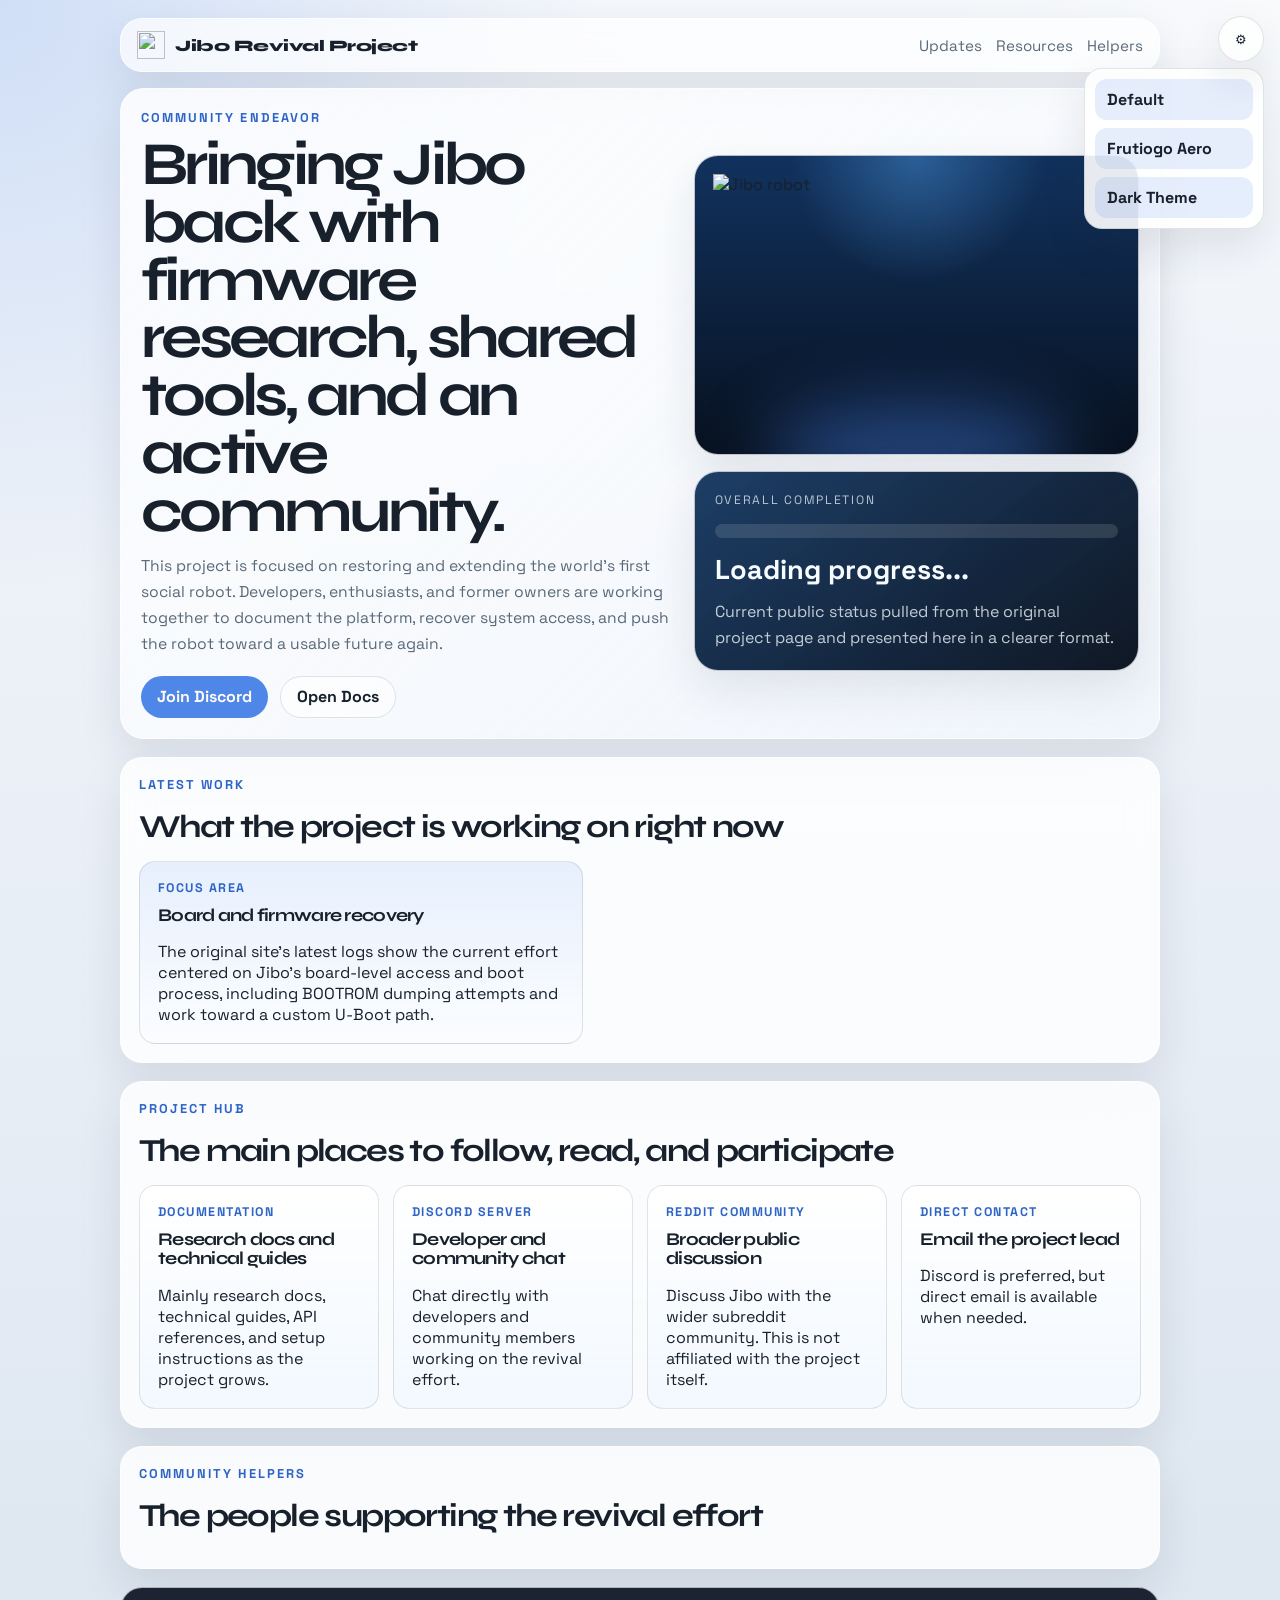
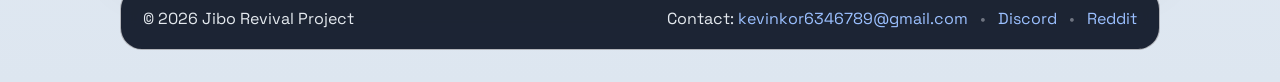
==== index.html @ 0d447d07 "Revial" ====
<!DOCTYPE html>
<html lang="en">
  <head>
    <meta charset="UTF-8" />
    <meta name="viewport" content="width=device-width, initial-scale=1.0" />
    <title>Jibo Revival Project</title>
    <meta
      name="description"
      content="A community effort to revive Jibo through documentation, firmware work, shared research, and an active developer community."
    />
    <link rel="icon" href="logo.svg" type="image/svg+xml" />
    <link rel="preconnect" href="https://fonts.googleapis.com" />
    <link rel="preconnect" href="https://fonts.gstatic.com" crossorigin />
    <link
      href="https://fonts.googleapis.com/css2?family=Space+Grotesk:wght@400;500;700&family=Syne:wght@600;700;800&display=swap"
      rel="stylesheet"
    />
    <link rel="stylesheet" href="styles.css" />
  </head>
  <body>
    <button class="theme-toggle" id="theme-toggle" type="button" aria-label="Open theme menu" aria-expanded="false">
      <span aria-hidden="true">⚙</span>
    </button>
    <div class="theme-menu" id="theme-menu" hidden>
      <button type="button" class="theme-menu__item" data-theme="default">Default</button>
      <button type="button" class="theme-menu__item" data-theme="aero">Frutiogo Aero</button>
      <button type="button" class="theme-menu__item" data-theme="dark">Dark Theme</button>
    </div>
    <div class="page-shell">
      <header class="hero">
        <nav class="topbar">
          <a class="brand" href="#top">
            <img class="brand__logo" src="logo.svg" alt="" aria-hidden="true" />
            <span>Jibo Revival Project</span>
          </a>
          <div class="topbar__links">
            <a href="#updates">Updates</a>
            <a href="#resources">Resources</a>
            <a href="#helpers">Helpers</a>
          </div>
        </nav>

        <section class="hero__content" id="top">
          <div class="hero__copy">
            <p class="eyebrow">Community Endeavor</p>
            <h1>Bringing Jibo back with firmware research, shared tools, and an active community.</h1>
            <p class="hero__lede">
              This project is focused on restoring and extending the world’s first social robot. Developers,
              enthusiasts, and former owners are working together to document the platform, recover system
              access, and push the robot toward a usable future again.
            </p>
            <div class="hero__actions">
              <a class="button button--primary" href="https://discord.gg/CxXBGMrrNG" target="_blank" rel="noreferrer">Join Discord</a>
              <a class="button button--ghost" href="https://kevinblog.sytes.net/Jibo/JiboDocs/jibo-reval-project/welcome.html" target="_blank" rel="noreferrer">Open Docs</a>
            </div>
          </div>

          <div class="hero__visual">
            <div class="hero-card hero-card--image">
              <div class="hero-card__glow"></div>
              <img
                src="https://kevinblog.sytes.net/Jibo/img/jibo-hi-tech-570px.webp"
                alt="Jibo robot"
              />
            </div>
            <div class="hero-card hero-card--status">
              <p class="status-label">Overall Completion</p>
              <div class="progress-track" aria-hidden="true">
                <div class="progress-fill" id="progress-fill"></div>
              </div>
              <p class="status-value" id="progress-label">Loading progress...</p>
              <p class="status-note">
                Current public status pulled from the original project page and presented here in a clearer format.
              </p>
            </div>
          </div>
        </section>
      </header>

      <main>
        <section class="panel panel--updates" id="updates">
          <div class="section-heading">
            <p class="eyebrow">Latest Work</p>
            <h2>What the project is working on right now</h2>
          </div>
          <div class="updates-grid">
            <article class="feature-card">
              <p class="feature-card__label">Focus Area</p>
              <h3>Board and firmware recovery</h3>
              <p>
                The original site’s latest logs show the current effort centered on Jibo’s board-level access and
                boot process, including BOOTROM dumping attempts and work toward a custom U-Boot path.
              </p>
            </article>
            <div class="timeline" id="commit-list"></div>
          </div>
        </section>

        <section class="panel panel--resources" id="resources">
          <div class="section-heading">
            <p class="eyebrow">Project Hub</p>
            <h2>The main places to follow, read, and participate</h2>
          </div>
          <div class="resource-grid">
            <a class="resource-card" href="https://kevinblog.sytes.net/Jibo/JiboDocs/jibo-reval-project/welcome.html" target="_blank" rel="noreferrer">
              <p class="resource-card__kicker">Documentation</p>
              <h3>Research docs and technical guides</h3>
              <p>Mainly research docs, technical guides, API references, and setup instructions as the project grows.</p>
            </a>
            <a class="resource-card" href="https://discord.gg/CxXBGMrrNG" target="_blank" rel="noreferrer">
              <p class="resource-card__kicker">Discord Server</p>
              <h3>Developer and community chat</h3>
              <p>Chat directly with developers and community members working on the revival effort.</p>
            </a>
            <a class="resource-card" href="https://www.reddit.com/r/Jibo/" target="_blank" rel="noreferrer">
              <p class="resource-card__kicker">Reddit Community</p>
              <h3>Broader public discussion</h3>
              <p>Discuss Jibo with the wider subreddit community. This is not affiliated with the project itself.</p>
            </a>
            <a class="resource-card" href="mailto:kevinkor6346789@gmail.com">
              <p class="resource-card__kicker">Direct Contact</p>
              <h3>Email the project lead</h3>
              <p>Discord is preferred, but direct email is available when needed.</p>
            </a>
          </div>
        </section>

        <section class="panel panel--helpers" id="helpers">
          <div class="section-heading">
            <p class="eyebrow">Community Helpers</p>
            <h2>The people supporting the revival effort</h2>
          </div>
          <div class="helpers-grid" id="helpers-grid"></div>
        </section>
      </main>

      <footer class="footer">
        <p>© 2026 Jibo Revival Project</p>
        <p>
          Contact:
          <a href="mailto:kevinkor6346789@gmail.com">kevinkor6346789@gmail.com</a>
          <span class="footer-sep">•</span>
          <a href="https://discord.gg/CxXBGMrrNG" target="_blank" rel="noreferrer">Discord</a>
          <span class="footer-sep">•</span>
          <a href="https://www.reddit.com/r/Jibo/" target="_blank" rel="noreferrer">Reddit</a>
        </p>
      </footer>
    </div>

    <script src="site-data.js"></script>
    <script src="app.js"></script>
  </body>
</html>
---- styles.css ----
:root {
  --bg: #f4f7fb;
  --bg-2: #e8eef6;
  --bg-3: #dde6f0;
  --panel: rgba(255, 255, 255, 0.82);
  --panel-strong: #1c2430;
  --text: #17202b;
  --muted: #596978;
  --line: rgba(23, 32, 43, 0.12);
  --accent: #4f87e8;
  --accent-deep: #2f64c7;
  --accent-soft: rgba(79, 135, 232, 0.14);
  --shadow: 0 18px 44px rgba(26, 41, 59, 0.1);
  --radius-lg: 24px;
  --radius-md: 16px;
  --radius-sm: 12px;
  --shell-width: min(1040px, calc(100% - 28px));
}

body[data-theme="default"] {
  --bg: #f4f7fb;
  --bg-2: #e8eef6;
  --bg-3: #dde6f0;
  --panel: rgba(255, 255, 255, 0.82);
  --panel-strong: #1c2430;
  --text: #17202b;
  --muted: #596978;
  --line: rgba(23, 32, 43, 0.12);
  --accent: #4f87e8;
  --accent-deep: #2f64c7;
  --accent-soft: rgba(79, 135, 232, 0.14);
  --shadow: 0 18px 44px rgba(26, 41, 59, 0.1);
}

body[data-theme="aero"] {
  --bg: #d9efff;
  --bg-2: #c7e6ff;
  --bg-3: #b6d7f2;
  --panel: rgba(250, 253, 255, 0.74);
  --panel-strong: #0d1724;
  --text: #102235;
  --muted: #5d7892;
  --line: rgba(92, 122, 160, 0.24);
  --accent: #5aafff;
  --accent-deep: #2e86dd;
  --accent-soft: rgba(90, 175, 255, 0.18);
  --shadow: 0 22px 55px rgba(48, 84, 123, 0.18);
}

body[data-theme="dark"] {
  --bg: #0b1220;
  --bg-2: #111a2c;
  --bg-3: #18253b;
  --panel: rgba(17, 25, 39, 0.88);
  --panel-strong: #0b1220;
  --text: #edf4ff;
  --muted: #a6bdd9;
  --line: rgba(168, 197, 255, 0.14);
  --accent: #62a0ff;
  --accent-deep: #8bc0ff;
  --accent-soft: rgba(98, 160, 255, 0.16);
  --shadow: 0 20px 50px rgba(0, 0, 0, 0.34);
}

* { box-sizing: border-box; }

html { scroll-behavior: smooth; }

body {
  margin: 0;
  min-height: 100vh;
  font-family: "Space Grotesk", sans-serif;
  color: var(--text);
  background:
    radial-gradient(circle at top left, rgba(79, 135, 232, 0.22), transparent 28%),
    radial-gradient(circle at top right, rgba(255, 255, 255, 0.38), transparent 18%),
    linear-gradient(180deg, var(--bg) 0%, var(--bg-2) 58%, var(--bg-3) 100%);
}

a { color: inherit; text-decoration: none; }
img { display: block; max-width: 100%; }

.page-shell {
  width: var(--shell-width);
  margin: 0 auto;
  padding: 18px 0 32px;
}

.theme-toggle {
  position: fixed;
  top: 16px;
  right: 16px;
  z-index: 50;
  display: grid;
  place-items: center;
  width: 46px;
  height: 46px;
  border: 1px solid var(--line);
  border-radius: 50%;
  background: rgba(255, 255, 255, 0.72);
  color: var(--text);
  box-shadow: var(--shadow);
  cursor: pointer;
}

.theme-menu {
  position: fixed;
  top: 68px;
  right: 16px;
  z-index: 49;
  display: grid;
  gap: 8px;
  min-width: 180px;
  padding: 10px;
  border: 1px solid var(--line);
  border-radius: 18px;
  background: rgba(255, 255, 255, 0.9);
  box-shadow: var(--shadow);
}

.theme-menu__item {
  border: 0;
  border-radius: 12px;
  padding: 10px 12px;
  background: var(--accent-soft);
  color: var(--text);
  font: inherit;
  font-weight: 700;
  text-align: left;
  cursor: pointer;
}

.topbar,
.panel,
.footer,
.hero__content {
  backdrop-filter: blur(14px);
}

.topbar {
  display: flex;
  align-items: center;
  justify-content: space-between;
  gap: 16px;
  margin-bottom: 16px;
  padding: 12px 16px;
  border: 1px solid rgba(255, 255, 255, 0.72);
  border-radius: 22px;
  background: rgba(255, 255, 255, 0.7);
  box-shadow: var(--shadow);
}

.brand,
.hero h1,
.section-heading h2,
.resource-card h3,
.feature-card h3,
.timeline-card h3 {
  font-family: "Syne", sans-serif;
}

.brand {
  display: inline-flex;
  align-items: center;
  gap: 10px;
  font-weight: 800;
  letter-spacing: -0.03em;
}

.brand__logo {
  width: 28px;
  height: 28px;
  flex: 0 0 auto;
}

.topbar__links {
  display: flex;
  flex-wrap: wrap;
  gap: 14px;
  color: var(--muted);
  font-size: 0.95rem;
}

.hero__content {
  display: grid;
  grid-template-columns: 1.1fr 0.92fr;
  gap: 20px;
  align-items: center;
  padding: 20px;
  border-radius: 24px;
  border: 1px solid rgba(255, 255, 255, 0.7);
  background: linear-gradient(135deg, rgba(255, 255, 255, 0.84), rgba(245, 249, 255, 0.58));
  box-shadow: var(--shadow);
}

.eyebrow {
  margin: 0 0 10px;
  font-size: 0.8rem;
  font-weight: 700;
  text-transform: uppercase;
  letter-spacing: 0.16em;
  color: var(--accent-deep);
}

.hero h1 {
  margin: 0;
  max-width: 12ch;
  font-size: clamp(2rem, 4.8vw, 3.8rem);
  line-height: 0.95;
  letter-spacing: -0.06em;
}

.hero__lede {
  max-width: 62ch;
  margin: 14px 0 0;
  font-size: 0.98rem;
  line-height: 1.65;
  color: var(--muted);
}

.hero__actions {
  display: flex;
  flex-wrap: wrap;
  gap: 12px;
  margin-top: 18px;
}

.button {
  display: inline-flex;
  align-items: center;
  justify-content: center;
  min-height: 42px;
  padding: 0 16px;
  border-radius: 999px;
  font-weight: 700;
  transition: transform 150ms ease, background 150ms ease, color 150ms ease;
}

.button:hover { transform: translateY(-1px); }
.button--primary { background: var(--accent); color: #fffaf5; }
.button--ghost { border: 1px solid var(--line); background: rgba(255, 255, 255, 0.55); }

.hero__visual { display: grid; gap: 16px; }

.hero-card {
  position: relative;
  overflow: hidden;
  border-radius: var(--radius-lg);
  border: 1px solid rgba(255, 255, 255, 0.72);
  box-shadow: var(--shadow);
}

.hero-card--image {
  min-height: 300px;
  background:
    radial-gradient(circle at 50% 0%, rgba(90, 175, 255, 0.36), transparent 34%),
    linear-gradient(180deg, #11325e, #08111f);
}

.hero-card--image img {
  width: 100%;
  height: 100%;
  object-fit: contain;
  padding: 18px;
}

.hero-card__glow {
  position: absolute;
  inset: auto 16% -14% 16%;
  height: 90px;
  border-radius: 50%;
  background: rgba(74, 141, 255, 0.42);
  filter: blur(34px);
}

.hero-card--status {
  padding: 20px;
  background: linear-gradient(145deg, rgba(19, 54, 96, 0.96), rgba(11, 19, 32, 0.98));
  color: #f5fbff;
}

.status-label {
  margin: 0;
  color: rgba(245, 251, 255, 0.72);
  text-transform: uppercase;
  letter-spacing: 0.14em;
  font-size: 0.76rem;
}

.progress-track {
  height: 14px;
  margin: 16px 0 14px;
  border-radius: 999px;
  background: rgba(255, 255, 255, 0.12);
  overflow: hidden;
}

.progress-fill {
  width: 0;
  height: 100%;
  border-radius: inherit;
  background: linear-gradient(90deg, #91c5ff, #4a8dff);
  transition: width 500ms ease;
}

.status-value { margin: 0; font-size: 1.7rem; font-weight: 700; }
.status-note { margin: 12px 0 0; color: rgba(245, 251, 255, 0.78); line-height: 1.6; }

main { display: grid; gap: 18px; margin-top: 18px; }

.panel {
  padding: 18px;
  border-radius: 22px;
  border: 1px solid rgba(255, 255, 255, 0.66);
  background: var(--panel);
  box-shadow: var(--shadow);
}

.section-heading {
  display: flex;
  flex-direction: column;
  gap: 8px;
  margin-bottom: 18px;
}

.section-heading h2 {
  margin: 0;
  font-size: clamp(1.3rem, 2.8vw, 2rem);
  line-height: 1;
  letter-spacing: -0.05em;
}

.updates-grid { display: grid; grid-template-columns: 0.9fr 1.1fr; gap: 16px; }

.feature-card,
.resource-card,
.timeline-card,
.helper-card {
  border: 1px solid var(--line);
  border-radius: var(--radius-md);
}

.feature-card {
  padding: 18px;
  background: linear-gradient(180deg, rgba(79, 135, 232, 0.1), rgba(255, 255, 255, 0.5)), #f8fbff;
}

.feature-card__label,
.resource-card__kicker,
.timeline-card__meta {
  margin: 0 0 10px;
  color: var(--accent-deep);
  font-size: 0.78rem;
  font-weight: 700;
  text-transform: uppercase;
  letter-spacing: 0.12em;
}

.feature-card h3,
.resource-card h3,
.timeline-card h3 {
  margin: 0 0 12px;
  font-size: 1.12rem;
  line-height: 1.08;
  letter-spacing: -0.04em;
}

.feature-card p:last-child,
.resource-card p:last-child,
.timeline-card p:last-child { margin-bottom: 0; }

.timeline { display: grid; gap: 14px; }

.timeline-card { padding: 16px; background: #f8fbff; }

.timeline-card__chips {
  display: flex;
  flex-wrap: wrap;
  gap: 8px;
  margin-bottom: 12px;
}

.chip {
  display: inline-flex;
  align-items: center;
  min-height: 28px;
  padding: 0 10px;
  border-radius: 999px;
  background: var(--accent-soft);
  color: var(--accent-deep);
  font-size: 0.78rem;
  font-weight: 700;
}

.timeline-card__authors { margin-top: 14px; color: var(--muted); font-size: 0.94rem; }

.resource-grid,
.helpers-grid {
  display: grid;
  gap: 14px;
}

.resource-grid { grid-template-columns: repeat(4, minmax(0, 1fr)); }

.resource-card {
  display: block;
  min-height: 100%;
  padding: 18px;
  background: linear-gradient(180deg, rgba(255, 255, 255, 0.9), rgba(240, 247, 255, 0.82));
  transition: transform 150ms ease, border-color 150ms ease;
}

.resource-card:hover,
.helper-card:hover {
  transform: translateY(-2px);
  border-color: rgba(79, 135, 232, 0.32);
}

.helpers-grid { grid-template-columns: repeat(4, minmax(0, 1fr)); }

.helper-card {
  padding: 16px;
  background: rgba(255, 255, 255, 0.74);
}

.helper-card__avatar {
  display: grid;
  place-items: center;
  width: 56px;
  height: 56px;
  margin-bottom: 16px;
  border-radius: 18px;
  background: linear-gradient(145deg, #18345e, #0a1323);
  color: #eef7ff;
  font-weight: 700;
}

.helper-card__avatar img {
  width: 100%;
  height: 100%;
  border-radius: inherit;
  object-fit: cover;
}

.helper-card h3 { margin: 0 0 6px; font-size: 1.05rem; }
.helper-card p { margin: 0; color: var(--muted); }

.footer {
  display: flex;
  justify-content: space-between;
  gap: 16px;
  margin-top: 18px;
  padding: 20px 22px;
  border-radius: 22px;
  border: 1px solid rgba(255, 255, 255, 0.66);
  background: rgba(16, 24, 40, 0.94);
  color: rgba(245, 251, 255, 0.92);
}

.footer p { margin: 0; }
.footer a { color: #9bc0ff; }
.footer-sep { margin: 0 8px; color: rgba(245, 251, 255, 0.38); }

@media (max-width: 980px) {
  .hero__content,
  .updates-grid,
  .resource-grid,
  .helpers-grid,
  .footer { grid-template-columns: 1fr; }

  .hero__content,
  .updates-grid { display: grid; }

  .resource-grid,
  .helpers-grid { grid-template-columns: repeat(2, minmax(0, 1fr)); }

  .footer { display: grid; }
}

@media (max-width: 640px) {
  .page-shell { width: min(100% - 16px, 1040px); padding-top: 12px; }
  .topbar { padding: 14px; border-radius: 20px; }
  .topbar,
  .topbar__links { flex-direction: column; align-items: flex-start; }
  .hero__content,
  .panel,
  .footer { padding: 14px; border-radius: 18px; }
  .hero h1 { max-width: none; font-size: clamp(1.9rem, 12vw, 3rem); }
  .resource-grid,
  .helpers-grid { grid-template-columns: 1fr; }
  .hero-card--image { min-height: 250px; }
}
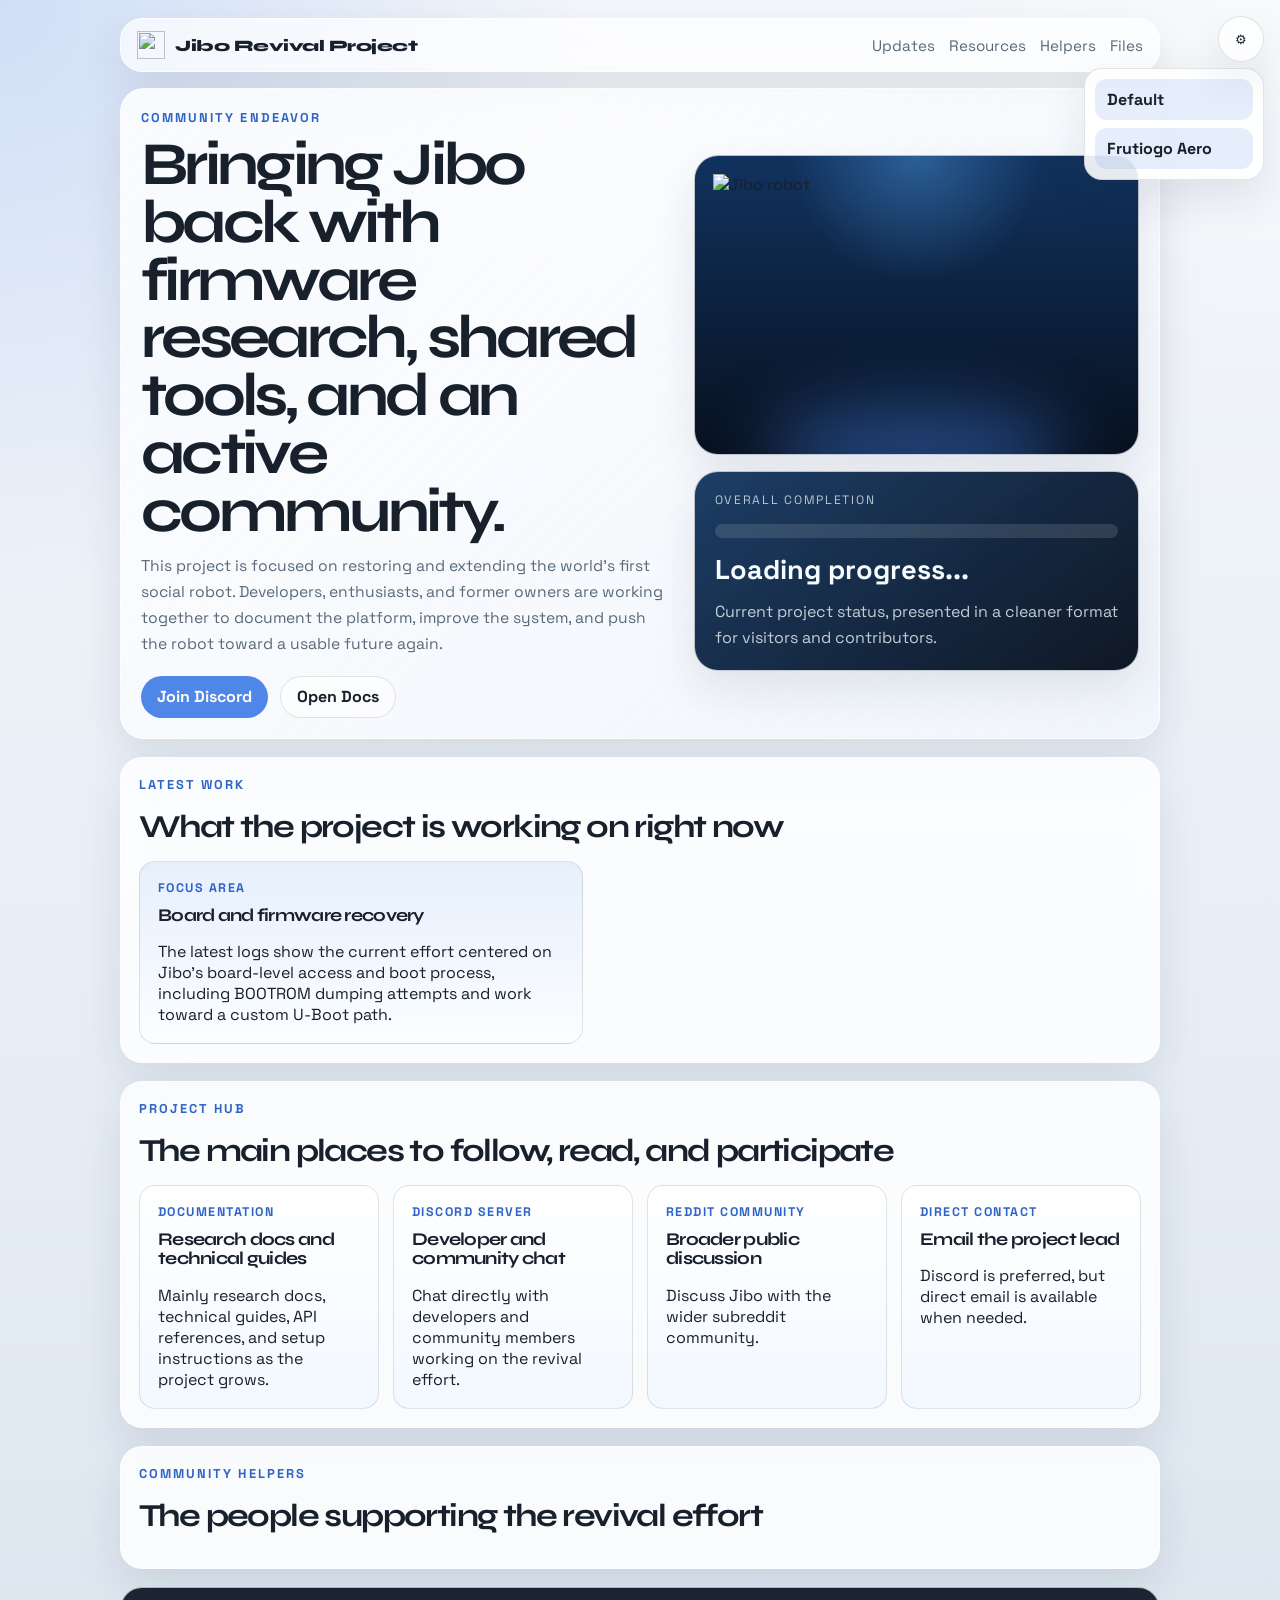
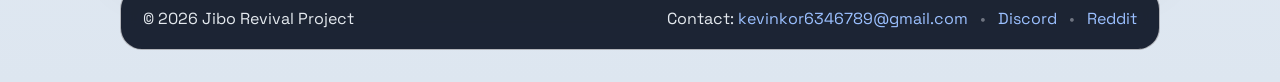
==== commit 8d1113a7: "Revived" ====
--- a/index.html
+++ b/index.html
@@ -24,7 +24,6 @@
     <div class="theme-menu" id="theme-menu" hidden>
       <button type="button" class="theme-menu__item" data-theme="default">Default</button>
       <button type="button" class="theme-menu__item" data-theme="aero">Frutiogo Aero</button>
-      <button type="button" class="theme-menu__item" data-theme="dark">Dark Theme</button>
     </div>
     <div class="page-shell">
       <header class="hero">
@@ -37,6 +36,7 @@
             <a href="#updates">Updates</a>
             <a href="#resources">Resources</a>
             <a href="#helpers">Helpers</a>
+            <a href="files.html">Files</a>
           </div>
         </nav>
 
@@ -46,12 +46,12 @@
             <h1>Bringing Jibo back with firmware research, shared tools, and an active community.</h1>
             <p class="hero__lede">
               This project is focused on restoring and extending the world’s first social robot. Developers,
-              enthusiasts, and former owners are working together to document the platform, recover system
-              access, and push the robot toward a usable future again.
+              enthusiasts, and former owners are working together to document the platform, improve the system,
+              and push the robot toward a usable future again.
             </p>
             <div class="hero__actions">
               <a class="button button--primary" href="https://discord.gg/CxXBGMrrNG" target="_blank" rel="noreferrer">Join Discord</a>
-              <a class="button button--ghost" href="https://kevinblog.sytes.net/Jibo/JiboDocs/jibo-reval-project/welcome.html" target="_blank" rel="noreferrer">Open Docs</a>
+              <a class="button button--ghost" href="docs.html">Open Docs</a>
             </div>
           </div>
 
@@ -70,7 +70,7 @@
               </div>
               <p class="status-value" id="progress-label">Loading progress...</p>
               <p class="status-note">
-                Current public status pulled from the original project page and presented here in a clearer format.
+                Current project status, presented in a cleaner format for visitors and contributors.
               </p>
             </div>
           </div>
@@ -88,8 +88,8 @@
               <p class="feature-card__label">Focus Area</p>
               <h3>Board and firmware recovery</h3>
               <p>
-                The original site’s latest logs show the current effort centered on Jibo’s board-level access and
-                boot process, including BOOTROM dumping attempts and work toward a custom U-Boot path.
+                The latest logs show the current effort centered on Jibo’s board-level access and boot process,
+                including BOOTROM dumping attempts and work toward a custom U-Boot path.
               </p>
             </article>
             <div class="timeline" id="commit-list"></div>
@@ -102,7 +102,7 @@
             <h2>The main places to follow, read, and participate</h2>
           </div>
           <div class="resource-grid">
-            <a class="resource-card" href="https://kevinblog.sytes.net/Jibo/JiboDocs/jibo-reval-project/welcome.html" target="_blank" rel="noreferrer">
+            <a class="resource-card" href="docs.html">
               <p class="resource-card__kicker">Documentation</p>
               <h3>Research docs and technical guides</h3>
               <p>Mainly research docs, technical guides, API references, and setup instructions as the project grows.</p>
@@ -115,7 +115,7 @@
             <a class="resource-card" href="https://www.reddit.com/r/Jibo/" target="_blank" rel="noreferrer">
               <p class="resource-card__kicker">Reddit Community</p>
               <h3>Broader public discussion</h3>
-              <p>Discuss Jibo with the wider subreddit community. This is not affiliated with the project itself.</p>
+              <p>Discuss Jibo with the wider subreddit community.</p>
             </a>
             <a class="resource-card" href="mailto:kevinkor6346789@gmail.com">
               <p class="resource-card__kicker">Direct Contact</p>
--- a/styles.css
+++ b/styles.css
@@ -33,33 +33,19 @@
 }
 
 body[data-theme="aero"] {
-  --bg: #d9efff;
-  --bg-2: #c7e6ff;
-  --bg-3: #b6d7f2;
-  --panel: rgba(250, 253, 255, 0.74);
+  --bg: #d8ecff;
+  --bg-2: #c2e0ff;
+  --bg-3: #a9cbef;
+  --panel: rgba(243, 250, 255, 0.76);
   --panel-strong: #0d1724;
   --text: #102235;
-  --muted: #5d7892;
-  --line: rgba(92, 122, 160, 0.24);
-  --accent: #5aafff;
-  --accent-deep: #2e86dd;
-  --accent-soft: rgba(90, 175, 255, 0.18);
-  --shadow: 0 22px 55px rgba(48, 84, 123, 0.18);
-}
-
-body[data-theme="dark"] {
-  --bg: #0b1220;
-  --bg-2: #111a2c;
-  --bg-3: #18253b;
-  --panel: rgba(17, 25, 39, 0.88);
-  --panel-strong: #0b1220;
-  --text: #edf4ff;
-  --muted: #a6bdd9;
-  --line: rgba(168, 197, 255, 0.14);
-  --accent: #62a0ff;
-  --accent-deep: #8bc0ff;
-  --accent-soft: rgba(98, 160, 255, 0.16);
-  --shadow: 0 20px 50px rgba(0, 0, 0, 0.34);
+  --muted: #54708c;
+  --line: rgba(64, 99, 139, 0.32);
+  --accent: #1f78ff;
+  --accent-deep: #0b58d1;
+  --accent-soft: rgba(31, 120, 255, 0.16);
+  --shadow: 0 18px 38px rgba(34, 71, 112, 0.22);
+  --aero-sheen: linear-gradient(180deg, rgba(255, 255, 255, 0.82), rgba(255, 255, 255, 0.1));
 }
 
 * { box-sizing: border-box; }
@@ -74,6 +60,12 @@
   background:
     radial-gradient(circle at top left, rgba(79, 135, 232, 0.22), transparent 28%),
     radial-gradient(circle at top right, rgba(255, 255, 255, 0.38), transparent 18%),
+    linear-gradient(180deg, var(--bg) 0%, var(--bg-2) 58%, var(--bg-3) 100%);
+}
+
+body[data-theme="aero"] {
+  background:
+    url("aero-bg.svg") center center / cover no-repeat fixed,
     linear-gradient(180deg, var(--bg) 0%, var(--bg-2) 58%, var(--bg-3) 100%);
 }
 
@@ -103,6 +95,28 @@
   cursor: pointer;
 }
 
+.music-toggle {
+  position: fixed;
+  top: 16px;
+  right: 16px;
+  z-index: 50;
+  display: grid;
+  place-items: center;
+  width: 52px;
+  height: 52px;
+  border: 1px solid rgba(122, 198, 230, 0.22);
+  border-radius: 16px;
+  background: linear-gradient(180deg, rgba(14, 21, 31, 0.96), rgba(6, 10, 16, 0.98));
+  color: #7fe8ff;
+  box-shadow: 0 16px 38px rgba(0, 0, 0, 0.5);
+  cursor: pointer;
+}
+
+.music-toggle[aria-pressed="true"] {
+  background: linear-gradient(180deg, #12b9e5, #0582b6);
+  color: #fff;
+}
+
 .theme-menu {
   position: fixed;
   top: 68px;
@@ -150,6 +164,57 @@
   box-shadow: var(--shadow);
 }
 
+body[data-theme="aero"] .topbar,
+body[data-theme="aero"] .panel,
+body[data-theme="aero"] .hero__content,
+body[data-theme="aero"] .footer,
+body[data-theme="aero"] .hero-card--status,
+body[data-theme="aero"] .theme-menu,
+body[data-theme="aero"] .theme-toggle {
+  border-color: rgba(255, 255, 255, 0.72);
+  background-image: var(--aero-sheen);
+  box-shadow:
+    inset 0 1px 0 rgba(255, 255, 255, 0.85),
+    0 10px 24px rgba(34, 71, 112, 0.18);
+}
+
+body[data-theme="aero"] .topbar {
+  border-radius: 18px;
+  background-color: rgba(233, 244, 255, 0.82);
+}
+
+body[data-theme="aero"] .topbar__links a,
+body[data-theme="aero"] .footer a {
+  text-shadow: 0 1px 0 rgba(255, 255, 255, 0.55);
+}
+
+body[data-theme="aero"] .panel,
+body[data-theme="aero"] .hero__content {
+  background-color: rgba(236, 246, 255, 0.8);
+}
+
+body[data-theme="aero"] .footer {
+  background-color: rgba(18, 34, 55, 0.94);
+}
+
+body[data-theme="aero"] .theme-toggle {
+  width: 50px;
+  height: 50px;
+  border-radius: 14px;
+  color: #0a3e93;
+}
+
+body[data-theme="aero"] .theme-menu {
+  background-color: rgba(243, 250, 255, 0.92);
+  border-radius: 14px;
+}
+
+body[data-theme="aero"] .theme-menu__item {
+  background: linear-gradient(180deg, #fefefe, #cfe5ff);
+  border: 1px solid rgba(76, 118, 166, 0.3);
+  box-shadow: inset 0 1px 0 rgba(255, 255, 255, 0.9);
+}
+
 .brand,
 .hero h1,
 .section-heading h2,
@@ -240,6 +305,25 @@
 .button--primary { background: var(--accent); color: #fffaf5; }
 .button--ghost { border: 1px solid var(--line); background: rgba(255, 255, 255, 0.55); }
 
+body[data-theme="aero"] .button--primary,
+body[data-theme="aero"] .button--ghost {
+  border: 1px solid rgba(52, 102, 164, 0.34);
+  border-radius: 12px;
+  box-shadow:
+    inset 0 1px 0 rgba(255, 255, 255, 0.86),
+    0 1px 0 rgba(255, 255, 255, 0.4);
+}
+
+body[data-theme="aero"] .button--primary {
+  background: linear-gradient(180deg, #8dc2ff 0%, #4f8ff4 48%, #1f6fe9 49%, #1d61d6 100%);
+  color: #f8fcff;
+}
+
+body[data-theme="aero"] .button--ghost {
+  background: linear-gradient(180deg, #fdfefe 0%, #dcecff 100%);
+  color: #163658;
+}
+
 .hero__visual { display: grid; gap: 16px; }
 
 .hero-card {
@@ -279,6 +363,12 @@
   color: #f5fbff;
 }
 
+body[data-theme="aero"] .hero-card--status {
+  background:
+    radial-gradient(circle at top, rgba(255, 255, 255, 0.28), transparent 38%),
+    linear-gradient(180deg, #4d86cb 0%, #2b5f9a 45%, #17395f 100%);
+}
+
 .status-label {
   margin: 0;
   color: rgba(245, 251, 255, 0.72);
@@ -303,6 +393,17 @@
   transition: width 500ms ease;
 }
 
+body[data-theme="aero"] .progress-track {
+  height: 18px;
+  background: linear-gradient(180deg, rgba(4, 28, 55, 0.18), rgba(255, 255, 255, 0.34));
+  border: 1px solid rgba(255, 255, 255, 0.6);
+  box-shadow: inset 0 2px 5px rgba(0, 0, 0, 0.18);
+}
+
+body[data-theme="aero"] .progress-fill {
+  background: linear-gradient(180deg, #f9ffb6 0%, #9ae64f 45%, #65c820 46%, #3b9f12 100%);
+}
+
 .status-value { margin: 0; font-size: 1.7rem; font-weight: 700; }
 .status-note { margin: 12px 0 0; color: rgba(245, 251, 255, 0.78); line-height: 1.6; }
 
@@ -343,6 +444,31 @@
 .feature-card {
   padding: 18px;
   background: linear-gradient(180deg, rgba(79, 135, 232, 0.1), rgba(255, 255, 255, 0.5)), #f8fbff;
+}
+
+body[data-theme="aero"] .feature-card,
+body[data-theme="aero"] .resource-card,
+body[data-theme="aero"] .timeline-card,
+body[data-theme="aero"] .helper-card {
+  border-radius: 12px;
+  background-image: linear-gradient(180deg, rgba(255, 255, 255, 0.78), rgba(211, 231, 250, 0.56));
+  box-shadow: inset 0 1px 0 rgba(255, 255, 255, 0.85);
+}
+
+body[data-theme="aero"] .feature-card {
+  background: linear-gradient(180deg, rgba(255, 255, 255, 0.88), rgba(204, 226, 247, 0.76));
+}
+
+body[data-theme="aero"] .resource-card {
+  background: linear-gradient(180deg, rgba(255, 255, 255, 0.94), rgba(206, 226, 247, 0.86));
+}
+
+body[data-theme="aero"] .timeline-card {
+  background: linear-gradient(180deg, rgba(255, 255, 255, 0.84), rgba(215, 233, 248, 0.72));
+}
+
+body[data-theme="aero"] .helper-card {
+  background: linear-gradient(180deg, rgba(255, 255, 255, 0.92), rgba(208, 228, 248, 0.76));
 }
 
 .feature-card__label,
@@ -354,6 +480,12 @@
   font-weight: 700;
   text-transform: uppercase;
   letter-spacing: 0.12em;
+}
+
+body[data-theme="aero"] .feature-card__label,
+body[data-theme="aero"] .resource-card__kicker,
+body[data-theme="aero"] .timeline-card__meta {
+  color: #0d56c0;
 }
 
 .feature-card h3,
@@ -392,6 +524,12 @@
   font-weight: 700;
 }
 
+body[data-theme="aero"] .chip {
+  background: linear-gradient(180deg, #f9fbff, #c8ddf8);
+  color: #114d9a;
+  border: 1px solid rgba(94, 134, 179, 0.24);
+}
+
 .timeline-card__authors { margin-top: 14px; color: var(--muted); font-size: 0.94rem; }
 
 .resource-grid,
@@ -435,6 +573,14 @@
   font-weight: 700;
 }
 
+body[data-theme="aero"] .helper-card__avatar {
+  background:
+    radial-gradient(circle at top, rgba(255, 255, 255, 0.75), transparent 38%),
+    linear-gradient(180deg, #8ec2ff 0%, #5b9df1 45%, #3b74d0 100%);
+  border: 1px solid rgba(87, 128, 175, 0.3);
+  color: #fff;
+}
+
 .helper-card__avatar img {
   width: 100%;
   height: 100%;
@@ -457,9 +603,445 @@
   color: rgba(245, 251, 255, 0.92);
 }
 
+body[data-theme="aero"] .footer {
+  background:
+    linear-gradient(180deg, rgba(54, 91, 137, 0.96), rgba(20, 43, 72, 0.98)),
+    rgba(16, 24, 40, 0.94);
+}
+
 .footer p { margin: 0; }
 .footer a { color: #9bc0ff; }
 .footer-sep { margin: 0 8px; color: rgba(245, 251, 255, 0.38); }
+
+.files-page {
+  --bg: #0a0b0c;
+  --bg-2: #0c0d10;
+  --bg-3: #111214;
+  --panel: rgba(8, 9, 12, 0.92);
+  --panel-strong: #f1e5b8;
+  --text: #efe7cf;
+  --muted: #b9ad8a;
+  --line: rgba(229, 214, 168, 0.18);
+  --accent: #e0c36a;
+  --accent-deep: #f0dd95;
+  --accent-soft: rgba(224, 195, 106, 0.12);
+  --shadow: 0 24px 60px rgba(0, 0, 0, 0.68);
+  background:
+    radial-gradient(circle at top, rgba(255, 231, 141, 0.08), transparent 24%),
+    linear-gradient(180deg, #090a0c 0%, #0c0d10 100%);
+}
+
+.files-page .theme-toggle,
+.files-page .theme-menu {
+  display: none;
+}
+
+.files-page .eyebrow,
+.files-page .files-hero__stamp,
+.files-page .files-hero__filetab,
+.files-page .archive-side__title,
+.files-page .file-card__tag {
+  text-shadow: none;
+}
+
+.files-page .section-heading {
+  margin-bottom: 14px;
+}
+
+.files-page .section-heading h2 {
+  font-size: clamp(1.2rem, 2.4vw, 1.7rem);
+  line-height: 1.08;
+  color: #f6ecd0;
+}
+
+.files-page .eyebrow,
+.files-page .file-card__tag,
+.files-page .archive-side__title {
+  color: #f0dd95;
+}
+
+.files-page .archive-panel .section-heading h2,
+.files-page .archive-side__value,
+.files-page .file-card h3,
+.files-page .media-card h3,
+.files-page .repo-card h3 {
+  color: #f6ecd0;
+}
+
+.files-page .archive-panel .section-heading h2 {
+  margin-top: 0;
+  margin-bottom: 4px;
+}
+
+.files-page .file-card h3,
+.files-page .media-card h3,
+.files-page .repo-card h3 {
+  font-size: 1rem;
+  max-width: 18ch;
+}
+
+.files-page .file-card p,
+.files-page .media-card p,
+.files-page .repo-card p,
+.files-page .archive-side li a {
+  color: #d7ceb2;
+}
+
+.files-page .archive-side__panel,
+.files-page .archive-panel {
+  backdrop-filter: none;
+}
+
+.files-page .file-card::after,
+.files-page .media-card::before {
+  opacity: 0.85;
+}
+
+.files-page .page-shell {
+  padding-top: 12px;
+}
+
+.page-shell--files {
+  width: min(1280px, calc(100% - 20px));
+}
+
+.files-hero {
+  margin: 18px 0 18px;
+  padding: 22px 24px 24px;
+  border-radius: 12px;
+  border: 1px solid rgba(240, 221, 149, 0.16);
+  background:
+    linear-gradient(180deg, rgba(18, 18, 16, 0.96), rgba(8, 8, 8, 0.98)),
+    repeating-linear-gradient(
+      90deg,
+      rgba(255, 255, 255, 0.02) 0,
+      rgba(255, 255, 255, 0.02) 2px,
+      transparent 2px,
+      transparent 18px
+    );
+  box-shadow: 0 28px 70px rgba(0, 0, 0, 0.72);
+}
+
+.files-hero__filetab {
+  display: inline-flex;
+  align-items: center;
+  padding: 8px 12px;
+  margin-bottom: 10px;
+  border: 1px solid rgba(240, 221, 149, 0.2);
+  border-bottom: 0;
+  border-radius: 8px 8px 0 0;
+  background: #111214;
+  color: #f0dd95;
+  font-size: 0.78rem;
+  font-weight: 700;
+  letter-spacing: 0.24em;
+  text-transform: uppercase;
+}
+
+.files-hero__stamp {
+  margin: 0 0 12px;
+  color: #f0dd95;
+  font-size: 0.7rem;
+  font-weight: 700;
+  text-transform: uppercase;
+  letter-spacing: 0.28em;
+}
+
+.files-hero h1 {
+  margin: 0;
+  max-width: 8ch;
+  font-family: "Syne", sans-serif;
+  font-size: clamp(2.4rem, 6vw, 4.1rem);
+  line-height: 0.88;
+  letter-spacing: -0.08em;
+  color: #f6ecd0;
+}
+
+.files-hero__lede {
+  max-width: 70ch;
+  margin: 16px 0 0;
+  color: #d5ccae;
+  line-height: 1.6;
+  font-size: 1rem;
+}
+
+.files-hero__meta {
+  display: flex;
+  flex-wrap: wrap;
+  gap: 10px;
+  margin-top: 18px;
+}
+
+.files-hero__meta span {
+  padding: 8px 12px;
+  border: 1px solid rgba(240, 221, 149, 0.18);
+  border-radius: 999px;
+  background: rgba(255, 255, 255, 0.03);
+  color: #efe7cf;
+  font-size: 0.88rem;
+}
+
+.files-layout {
+  display: grid;
+  grid-template-columns: minmax(0, 1fr);
+  gap: 18px;
+  align-items: start;
+}
+
+.archive-side {
+  display: grid;
+  grid-template-columns: repeat(3, minmax(0, 1fr));
+  gap: 14px;
+}
+
+.archive-side__panel {
+  padding: 18px;
+  border: 1px solid rgba(240, 221, 149, 0.16);
+  border-radius: 12px;
+  background: rgba(12, 12, 12, 0.94);
+  box-shadow: 0 18px 34px rgba(0, 0, 0, 0.4);
+}
+
+.archive-side__title {
+  margin: 0 0 8px;
+  color: #f0dd95;
+  font-size: 0.74rem;
+  font-weight: 700;
+  letter-spacing: 0.22em;
+  text-transform: uppercase;
+}
+
+.archive-side__value {
+  margin: 0;
+  font-family: "Syne", sans-serif;
+  font-size: 1.15rem;
+  line-height: 1.05;
+}
+
+.archive-side__redactions {
+  margin-top: 14px;
+  height: 96px;
+  border-radius: 8px;
+  background:
+    linear-gradient(180deg, #000 0 18px, transparent 18px 28px, #000 28px 44px, transparent 44px 54px, #000 54px 70px, transparent 70px 96px),
+    linear-gradient(90deg, rgba(255, 255, 255, 0.04), rgba(255, 255, 255, 0.01));
+}
+
+.archive-side ul {
+  list-style: none;
+  padding: 0;
+  margin: 0;
+  display: grid;
+  gap: 10px;
+}
+
+.archive-side li a {
+  display: block;
+  padding: 10px 12px;
+  border-radius: 8px;
+  background: rgba(255, 255, 255, 0.03);
+  border: 1px solid rgba(240, 221, 149, 0.08);
+  color: #efe7cf;
+}
+
+.archive-panel {
+  padding: 20px;
+  border-radius: 12px;
+  border: 1px solid rgba(240, 221, 149, 0.14);
+  background:
+    linear-gradient(180deg, rgba(7, 7, 7, 0.96), rgba(14, 14, 14, 0.94)),
+    repeating-linear-gradient(180deg, rgba(255, 255, 255, 0.02) 0 1px, transparent 1px 28px);
+  box-shadow: 0 20px 46px rgba(0, 0, 0, 0.5);
+}
+
+.file-grid,
+.media-grid,
+.repo-grid {
+  display: grid;
+  gap: 14px;
+}
+
+.file-grid {
+  grid-template-columns: repeat(2, minmax(0, 1fr));
+}
+
+.media-grid {
+  grid-template-columns: repeat(2, minmax(0, 1fr));
+}
+
+.repo-grid {
+  grid-template-columns: 1fr;
+}
+
+.file-card,
+.media-card,
+.repo-card {
+  padding: 22px;
+  border-radius: 10px;
+  border: 1px solid rgba(240, 221, 149, 0.12);
+  background:
+    linear-gradient(180deg, rgba(255, 255, 255, 0.02), rgba(255, 255, 255, 0.01)),
+    #0d0d0d;
+  min-height: 210px;
+}
+
+.download-link {
+  display: inline-flex;
+  align-items: center;
+  margin-top: 14px;
+  padding: 8px 12px;
+  border-radius: 999px;
+  border: 1px solid rgba(127, 232, 255, 0.24);
+  background: rgba(54, 215, 255, 0.08);
+  color: #c8f5ff;
+  font-size: 0.88rem;
+  font-weight: 700;
+}
+
+.download-link:hover {
+  background: rgba(54, 215, 255, 0.16);
+}
+
+.file-card__tag {
+  margin: 0 0 10px;
+  color: #f0dd95;
+  font-size: 0.76rem;
+  font-weight: 700;
+  text-transform: uppercase;
+  letter-spacing: 0.16em;
+}
+
+.file-card h3,
+.media-card h3,
+.repo-card h3 {
+  margin: 0 0 10px;
+  font-family: "Syne", sans-serif;
+  font-size: 1.08rem;
+  line-height: 1.12;
+}
+
+.file-card p,
+.media-card p,
+.repo-card p {
+  margin: 0;
+  color: #c8c0a7;
+  line-height: 1.7;
+  max-width: 42ch;
+}
+
+.repo-card ul {
+  margin: 16px 0 0;
+  padding-left: 18px;
+  color: #efe7cf;
+  line-height: 1.7;
+  columns: 2;
+  column-gap: 34px;
+  font-size: 0.96rem;
+}
+
+.file-card {
+  position: relative;
+}
+
+.file-card::after {
+  content: "RESTRICTED";
+  position: absolute;
+  top: 14px;
+  right: 14px;
+  padding: 5px 8px;
+  border: 1px solid rgba(240, 221, 149, 0.18);
+  color: #f0dd95;
+  font-size: 0.65rem;
+  letter-spacing: 0.2em;
+  text-transform: uppercase;
+  opacity: 0.72;
+}
+
+.media-card {
+  position: relative;
+}
+
+.media-card::before {
+  content: "MEDIA";
+  position: absolute;
+  top: 14px;
+  right: 14px;
+  color: #f0dd95;
+  font-size: 0.65rem;
+  letter-spacing: 0.2em;
+  text-transform: uppercase;
+  opacity: 0.72;
+}
+
+.repo-card li {
+  margin: 0 0 4px;
+}
+
+@media (max-width: 980px) {
+  .files-layout {
+    grid-template-columns: 1fr;
+  }
+
+  .archive-side {
+    grid-template-columns: 1fr;
+  }
+
+  .file-grid,
+  .media-grid,
+  .repo-grid {
+    grid-template-columns: 1fr 1fr;
+  }
+
+  .repo-card ul {
+    columns: 1;
+  }
+}
+
+@media (min-width: 1200px) {
+  .files-layout {
+    grid-template-columns: minmax(0, 240px) minmax(0, 1fr);
+  }
+
+  .archive-side {
+    grid-template-columns: 1fr;
+    position: sticky;
+    top: 18px;
+  }
+
+  .archive-panel:first-of-type {
+    grid-column: 2;
+  }
+
+  .archive-panel:nth-of-type(2) {
+    grid-column: 2;
+  }
+
+  .archive-panel:nth-of-type(3) {
+    grid-column: 2;
+  }
+}
+
+@media (max-width: 640px) {
+  .files-hero,
+  .archive-panel {
+    padding: 18px;
+    border-radius: 10px;
+  }
+
+  .file-grid,
+  .media-grid,
+  .repo-grid {
+    grid-template-columns: 1fr;
+  }
+
+  .repo-card ul {
+    columns: 1;
+  }
+
+  .files-hero h1 {
+    font-size: clamp(2.2rem, 12vw, 3.4rem);
+  }
+}
 
 @media (max-width: 980px) {
   .hero__content,
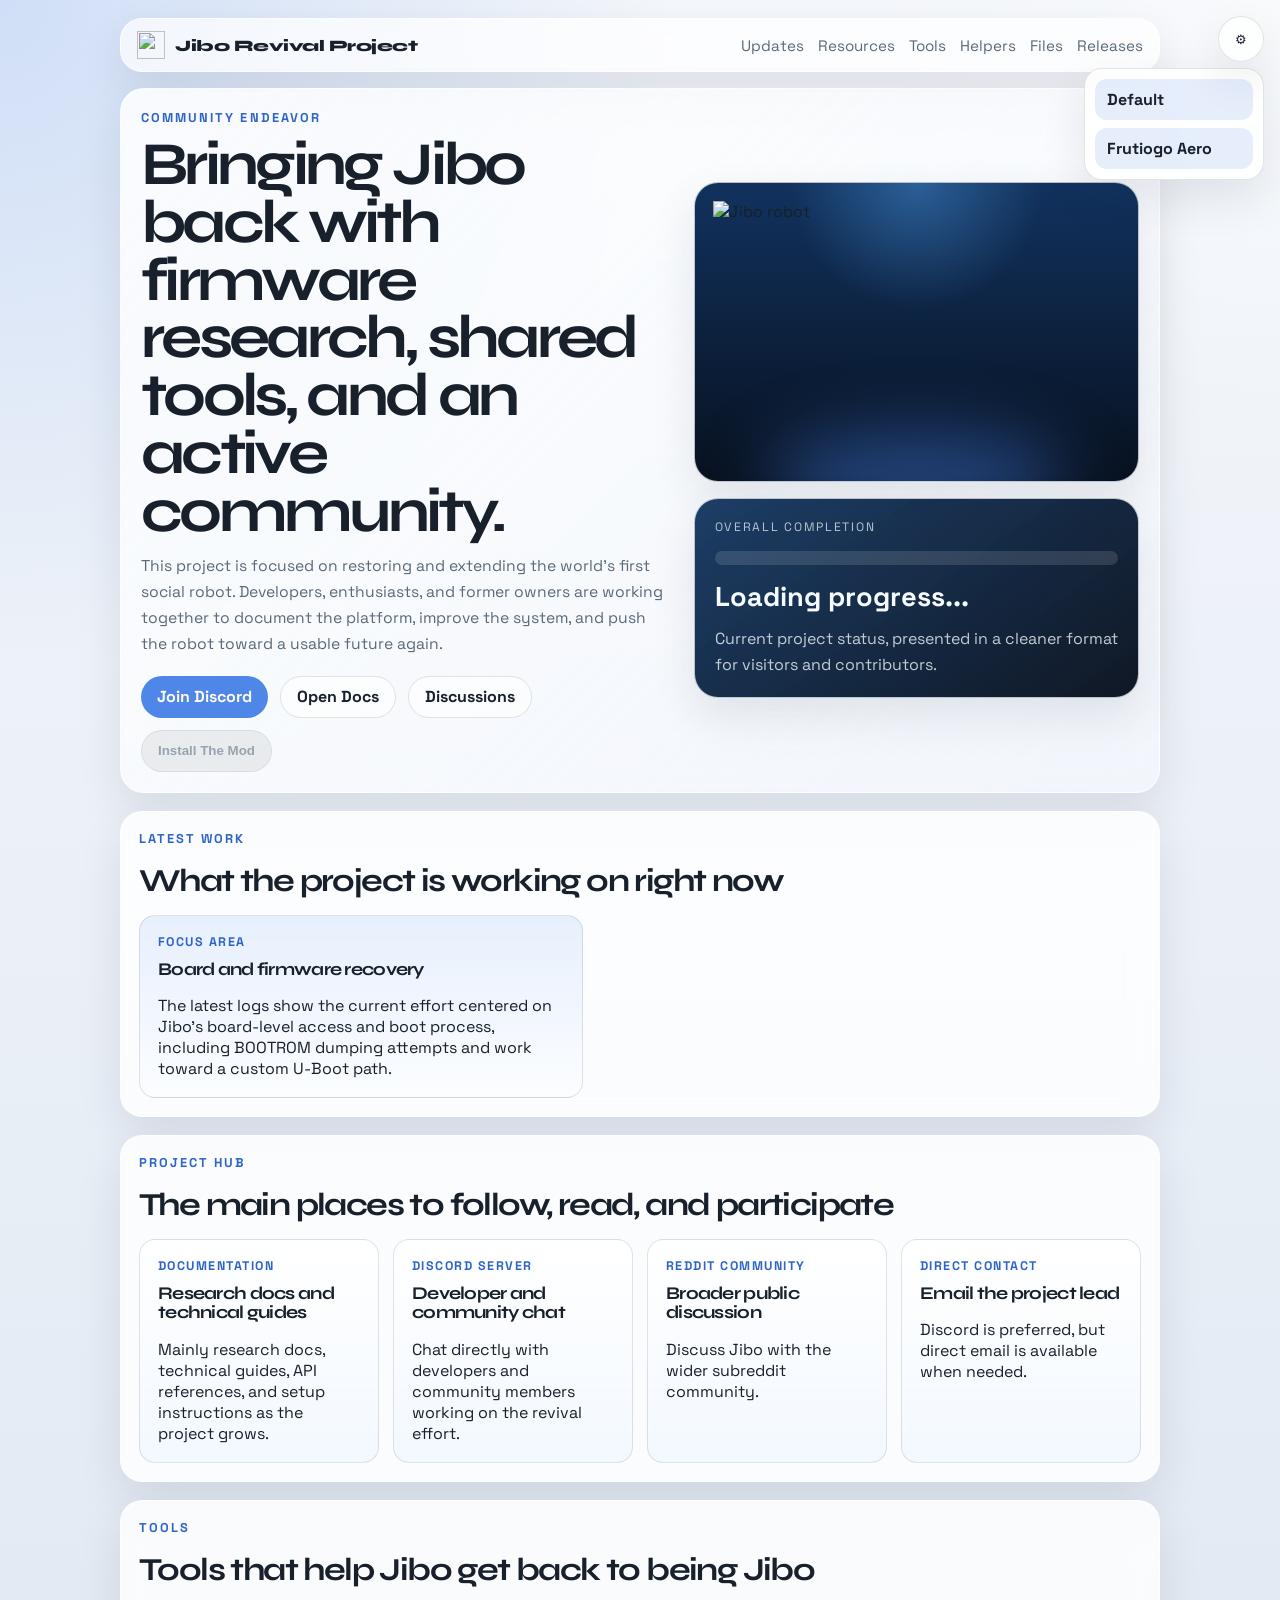
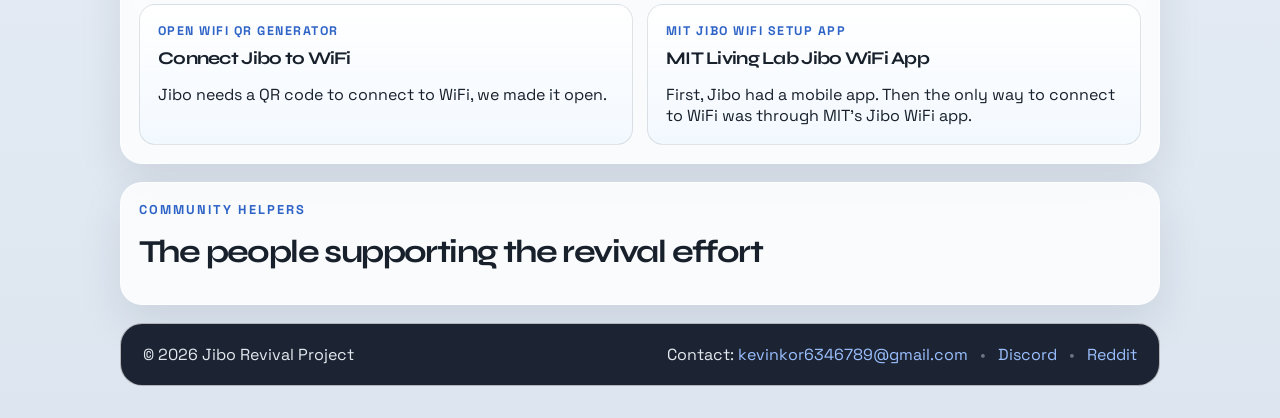
==== commit 194837da: "Update index.html" ====
--- a/index.html
+++ b/index.html
@@ -35,8 +35,10 @@
           <div class="topbar__links">
             <a href="#updates">Updates</a>
             <a href="#resources">Resources</a>
+            <a href="#tools">Tools</a>
             <a href="#helpers">Helpers</a>
             <a href="files.html">Files</a>
+            <a href="releases.html">Releases</a>
           </div>
         </nav>
 
@@ -52,6 +54,8 @@
             <div class="hero__actions">
               <a class="button button--primary" href="https://discord.gg/CxXBGMrrNG" target="_blank" rel="noreferrer">Join Discord</a>
               <a class="button button--ghost" href="docs.html">Open Docs</a>
+              <a class="button button--ghost" href="https://kevinblog.sytes.net/Jibo/Discussions/" target="_blank" rel="noreferrer">Discussions</a>
+              <button class="button button--disabled" disabled title="Read the docs">Install The Mod</button>
             </div>
           </div>
 
@@ -121,7 +125,26 @@
               <p class="resource-card__kicker">Direct Contact</p>
               <h3>Email the project lead</h3>
               <p>Discord is preferred, but direct email is available when needed.</p>
+            </a>            
+          </div>
+        </section>
+
+        <section class="panel panel--tools" id="tools">
+          <div class="section-heading">
+            <p class="eyebrow">Tools</p>
+            <h2>Tools that help Jibo get back to being Jibo</h2>
+          </div>
+          <div class="tools-grid">
+            <a class="tools-card" href="jibo_qr_generator.html" target="_blank">
+              <p class="tools-card__kicker">Open WiFi QR Generator</p>
+              <h3>Connect Jibo to WiFi</h3>
+              <p>Jibo needs a QR code to connect to WiFi, we made it open.</p>
             </a>
+            <a class="tools-card" href="https://mitlivinglab.org/wifi/index.html" target="_blank" rel="noreferrer">
+              <p class="tools-card__kicker">MIT Jibo WiFi Setup App</p>
+              <h3>MIT Living Lab Jibo WiFi App</h3>
+              <p>First, Jibo had a mobile app.  Then the only way to connect to WiFi was through MIT's Jibo WiFi app.</p>
+            </a>            
           </div>
         </section>
 
--- a/styles.css
+++ b/styles.css
@@ -219,6 +219,7 @@
 .hero h1,
 .section-heading h2,
 .resource-card h3,
+.tools-card h3,
 .feature-card h3,
 .timeline-card h3 {
   font-family: "Syne", sans-serif;
@@ -299,11 +300,44 @@
   border-radius: 999px;
   font-weight: 700;
   transition: transform 150ms ease, background 150ms ease, color 150ms ease;
+  border: none;
 }
 
 .button:hover { transform: translateY(-1px); }
 .button--primary { background: var(--accent); color: #fffaf5; }
 .button--ghost { border: 1px solid var(--line); background: rgba(255, 255, 255, 0.55); }
+.button--disabled {
+  background: rgba(0, 0, 0, 0.1);
+  color: var(--muted);
+  cursor: not-allowed;
+  opacity: 0.6;
+  border: 1px solid var(--line);
+}
+
+.button--disabled:hover {
+  transform: none;
+}
+
+.button--disabled[title] {
+  position: relative;
+}
+
+.button--disabled:hover::after {
+  content: attr(title);
+  position: absolute;
+  bottom: 100%;
+  left: 50%;
+  transform: translateX(-50%) translateY(-8px);
+  background: var(--panel-strong);
+  color: #fffaf5;
+  padding: 6px 12px;
+  border-radius: 6px;
+  white-space: nowrap;
+  font-size: 12px;
+  font-weight: 500;
+  z-index: 100;
+  pointer-events: none;
+}
 
 body[data-theme="aero"] .button--primary,
 body[data-theme="aero"] .button--ghost {
@@ -435,6 +469,7 @@
 
 .feature-card,
 .resource-card,
+.tools-card,
 .timeline-card,
 .helper-card {
   border: 1px solid var(--line);
@@ -448,6 +483,7 @@
 
 body[data-theme="aero"] .feature-card,
 body[data-theme="aero"] .resource-card,
+body[data-theme="aero"] .tools-card,
 body[data-theme="aero"] .timeline-card,
 body[data-theme="aero"] .helper-card {
   border-radius: 12px;
@@ -463,6 +499,11 @@
   background: linear-gradient(180deg, rgba(255, 255, 255, 0.94), rgba(206, 226, 247, 0.86));
 }
 
+body[data-theme="aero"] .tools-card {
+  background: linear-gradient(180deg, rgba(255, 255, 255, 0.94), rgba(206, 226, 247, 0.86));
+}
+
+
 body[data-theme="aero"] .timeline-card {
   background: linear-gradient(180deg, rgba(255, 255, 255, 0.84), rgba(215, 233, 248, 0.72));
 }
@@ -473,6 +514,7 @@
 
 .feature-card__label,
 .resource-card__kicker,
+.tools-card__kicker,
 .timeline-card__meta {
   margin: 0 0 10px;
   color: var(--accent-deep);
@@ -484,12 +526,14 @@
 
 body[data-theme="aero"] .feature-card__label,
 body[data-theme="aero"] .resource-card__kicker,
+body[data-theme="aero"] .tools-card__kicker,
 body[data-theme="aero"] .timeline-card__meta {
   color: #0d56c0;
 }
 
 .feature-card h3,
 .resource-card h3,
+.tools-card h3,
 .timeline-card h3 {
   margin: 0 0 12px;
   font-size: 1.12rem;
@@ -499,6 +543,7 @@
 
 .feature-card p:last-child,
 .resource-card p:last-child,
+.tools-card p:last-child,
 .timeline-card p:last-child { margin-bottom: 0; }
 
 .timeline { display: grid; gap: 14px; }
@@ -533,12 +578,14 @@
 .timeline-card__authors { margin-top: 14px; color: var(--muted); font-size: 0.94rem; }
 
 .resource-grid,
+.tools-grid,
 .helpers-grid {
   display: grid;
   gap: 14px;
 }
 
 .resource-grid { grid-template-columns: repeat(4, minmax(0, 1fr)); }
+.tools-grid { grid-template-columns: repeat(2, minmax(0, 1fr)); }
 
 .resource-card {
   display: block;
@@ -548,7 +595,16 @@
   transition: transform 150ms ease, border-color 150ms ease;
 }
 
+.tools-card {
+  display: block;
+  min-height: 100%;
+  padding: 18px;
+  background: linear-gradient(180deg, rgba(255, 255, 255, 0.9), rgba(240, 247, 255, 0.82));
+  transition: transform 150ms ease, border-color 150ms ease;
+}
+
 .resource-card:hover,
+.tools-card:hover,
 .helper-card:hover {
   transform: translateY(-2px);
   border-color: rgba(79, 135, 232, 0.32);
@@ -1047,6 +1103,7 @@
   .hero__content,
   .updates-grid,
   .resource-grid,
+  .tools-grid,
   .helpers-grid,
   .footer { grid-template-columns: 1fr; }
 
@@ -1054,6 +1111,7 @@
   .updates-grid { display: grid; }
 
   .resource-grid,
+  .tools-grid,
   .helpers-grid { grid-template-columns: repeat(2, minmax(0, 1fr)); }
 
   .footer { display: grid; }
@@ -1069,6 +1127,339 @@
   .footer { padding: 14px; border-radius: 18px; }
   .hero h1 { max-width: none; font-size: clamp(1.9rem, 12vw, 3rem); }
   .resource-grid,
+  .tools-grid,
   .helpers-grid { grid-template-columns: 1fr; }
   .hero-card--image { min-height: 250px; }
 }
+
+/* Releases Page Styles */
+.category-tabs {
+  display: flex;
+  gap: 8px;
+  margin-bottom: 32px;
+  flex-wrap: wrap;
+}
+
+.category-tab {
+  padding: 12px 24px;
+  border: 2px solid var(--line);
+  background: var(--panel);
+  border-radius: var(--radius-sm);
+  font-weight: 500;
+  cursor: pointer;
+  transition: all 0.2s ease;
+  font-family: "Space Grotesk", sans-serif;
+}
+
+.category-tab:hover:not(.disabled) {
+  border-color: var(--accent);
+  background: var(--accent-soft);
+}
+
+.category-tab.active {
+  background: var(--accent);
+  color: white;
+  border-color: var(--accent);
+}
+
+.category-tab.disabled {
+  opacity: 0.5;
+  cursor: not-allowed;
+  background: var(--bg-2);
+}
+
+.releases-container {
+  min-height: 400px;
+}
+
+.loading-message {
+  display: flex;
+  flex-direction: column;
+  align-items: center;
+  justify-content: center;
+  padding: 60px 20px;
+  text-align: center;
+}
+
+.spinner {
+  width: 40px;
+  height: 40px;
+  border: 3px solid var(--line);
+  border-top: 3px solid var(--accent);
+  border-radius: 50%;
+  animation: spin 1s linear infinite;
+  margin-bottom: 16px;
+}
+
+@keyframes spin {
+  0% { transform: rotate(0deg); }
+  100% { transform: rotate(360deg); }
+}
+
+.error-message {
+  text-align: center;
+  padding: 40px 20px;
+}
+
+.error-message p {
+  color: var(--muted);
+  margin-bottom: 20px;
+}
+
+.no-releases {
+  text-align: center;
+  padding: 40px 20px;
+  color: var(--muted);
+  font-style: italic;
+}
+
+.releases-list {
+  display: flex;
+  flex-direction: column;
+  gap: 16px;
+}
+
+.release-item {
+  background: var(--panel);
+  border: 1px solid var(--line);
+  border-radius: var(--radius-md);
+  overflow: hidden;
+  transition: all 0.2s ease;
+  cursor: pointer;
+}
+
+.release-item:hover {
+  border-color: var(--accent);
+  box-shadow: 0 4px 12px rgba(0, 0, 0, 0.1);
+}
+
+.release-item.verified {
+  border-left: 4px solid var(--accent);
+}
+
+.release-header {
+  display: flex;
+  justify-content: space-between;
+  align-items: flex-start;
+  padding: 20px;
+  gap: 20px;
+}
+
+.release-info {
+  flex: 1;
+}
+
+.release-title h3 {
+  margin: 0 0 8px 0;
+  font-size: 1.25rem;
+  font-weight: 600;
+  color: var(--text);
+}
+
+.release-meta {
+  display: flex;
+  align-items: center;
+  gap: 8px;
+  flex-wrap: wrap;
+  margin-bottom: 8px;
+}
+
+.version-tag {
+  background: var(--accent-soft);
+  color: var(--accent);
+  padding: 4px 8px;
+  border-radius: 6px;
+  font-size: 0.875rem;
+  font-weight: 500;
+}
+
+.prerelease-tag {
+  background: #fef3c7;
+  color: #d97706;
+  padding: 4px 8px;
+  border-radius: 6px;
+  font-size: 0.875rem;
+  font-weight: 500;
+  border: 1px solid #fbbf24;
+}
+
+.verified-badge {
+  background: #dcfce7;
+  color: #16a34a;
+  padding: 4px 8px;
+  border-radius: 6px;
+  font-size: 0.875rem;
+  font-weight: 500;
+  border: 1px solid #4ade80;
+}
+
+.warning-badge {
+  background: #fef2f2;
+  color: #dc2626;
+  padding: 4px 8px;
+  border-radius: 6px;
+  font-size: 0.875rem;
+  font-weight: 500;
+  border: 1px solid #f87171;
+}
+
+.location-badge {
+  background: var(--bg-2);
+  color: var(--muted);
+  padding: 4px 8px;
+  border-radius: 6px;
+  font-size: 0.75rem;
+  font-weight: 500;
+  border: 1px solid var(--line);
+}
+
+.release-types {
+  display: flex;
+  gap: 6px;
+  flex-wrap: wrap;
+  margin-bottom: 8px;
+}
+
+.type-tag {
+  padding: 3px 8px;
+  border-radius: 4px;
+  font-size: 0.75rem;
+  font-weight: 500;
+  border: 1px solid;
+  white-space: nowrap;
+}
+
+.type-tag.warning {
+  font-weight: 600;
+}
+
+.release-date {
+  color: var(--muted);
+  font-size: 0.875rem;
+}
+
+.release-actions {
+  display: flex;
+  gap: 8px;
+  align-items: flex-start;
+}
+
+.release-actions .button {
+  white-space: nowrap;
+  font-size: 0.875rem;
+  padding: 8px 16px;
+}
+
+.release-content {
+  display: none;
+  border-top: 1px solid var(--line);
+  padding: 20px;
+  background: var(--bg-2);
+}
+
+.release-item.expanded .release-content {
+  display: block;
+}
+
+.release-description {
+  line-height: 1.6;
+  color: var(--text);
+  margin-bottom: 12px;
+}
+
+.release-description a {
+  color: var(--accent);
+  text-decoration: none;
+}
+
+.release-description a:hover {
+  text-decoration: underline;
+}
+
+.release-metadata {
+  padding-top: 12px;
+  border-top: 1px solid var(--line);
+  color: var(--muted);
+}
+
+/* Legend Section */
+.legend-grid {
+  display: grid;
+  grid-template-columns: repeat(auto-fit, minmax(250px, 1fr));
+  gap: 20px;
+  margin-bottom: 32px;
+}
+
+.legend-item {
+  display: flex;
+  gap: 12px;
+  align-items: flex-start;
+}
+
+.legend-icon {
+  font-size: 1.25rem;
+  width: 24px;
+  height: 24px;
+  display: flex;
+  align-items: center;
+  justify-content: center;
+  flex-shrink: 0;
+}
+
+.legend-item strong {
+  display: block;
+  margin-bottom: 4px;
+  color: var(--text);
+}
+
+.legend-item p {
+  color: var(--muted);
+  font-size: 0.875rem;
+  margin: 0;
+}
+
+.release-types h3 {
+  margin: 0 0 16px 0;
+  color: var(--text);
+}
+
+.type-tags {
+  display: flex;
+  gap: 8px;
+  flex-wrap: wrap;
+}
+
+.type-tags .type-tag {
+  margin: 0;
+}
+
+/* Responsive Design */
+@media (max-width: 768px) {
+  .category-tabs {
+    gap: 4px;
+  }
+  
+  .category-tab {
+    padding: 10px 16px;
+    font-size: 0.875rem;
+  }
+  
+  .release-header {
+    flex-direction: column;
+    gap: 16px;
+  }
+  
+  .release-actions {
+    width: 100%;
+    justify-content: flex-start;
+  }
+  
+  .release-actions .button {
+    flex: 1;
+    justify-content: center;
+  }
+  
+  .legend-grid {
+    grid-template-columns: 1fr;
+  }
+}
